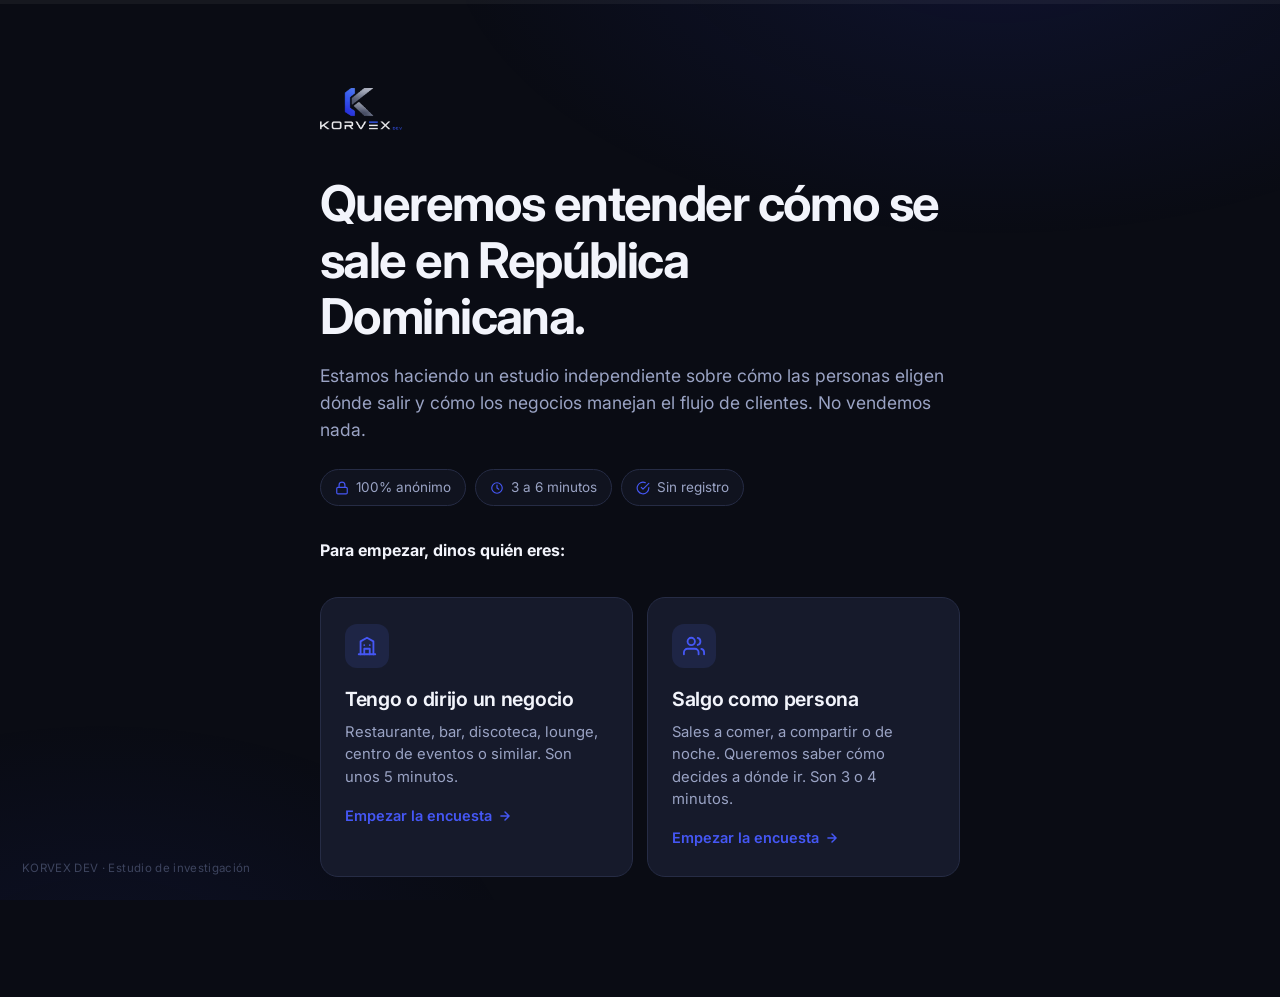
==== index.html @ 436bd138 "Encuestas de validación: negocios y personas Sitio estático estilo Typeform para survey.korvexdev.cc" ====
<!DOCTYPE html>
<html lang="es">
<head>
<meta charset="utf-8">
<meta name="viewport" content="width=device-width, initial-scale=1, viewport-fit=cover">
<title>Estudio sobre salidas y vida social en RD</title>
<meta name="description" content="Un estudio corto y anónimo sobre cómo se decide dónde salir en República Dominicana.">
<meta name="robots" content="noindex, nofollow">
<meta name="theme-color" content="#0a0c14">
<meta property="og:title" content="Estudio sobre salidas y vida social en RD">
<meta property="og:description" content="Anónimo y toma pocos minutos. Tu respuesta ayuda mucho.">
<meta property="og:type" content="website">
<link rel="icon" href="assets/logo.png">
<link rel="preconnect" href="https://fonts.googleapis.com">
<link rel="preconnect" href="https://fonts.gstatic.com" crossorigin>
<link href="https://fonts.googleapis.com/css2?family=Inter:wght@400;500;600;700&display=swap" rel="stylesheet">
<link rel="stylesheet" href="assets/styles.css">
</head>
<body>

<div class="progress-track"><div class="progress-fill" id="progressFill" style="width:0%"></div></div>

<div class="stage">
  <div class="slide intro">
    <img class="brand" src="assets/logo.png" alt="Korvex Dev">

    <h1>Queremos entender cómo se sale en República Dominicana.</h1>
    <p>Estamos haciendo un estudio independiente sobre cómo las personas eligen dónde salir y cómo los negocios manejan el flujo de clientes. No vendemos nada.</p>

    <div class="badges">
      <span class="badge">
        <svg viewBox="0 0 24 24" fill="none" stroke="currentColor" stroke-width="2" stroke-linecap="round" stroke-linejoin="round"><rect x="3" y="11" width="18" height="11" rx="2"/><path d="M7 11V7a5 5 0 0110 0v4"/></svg>
        100% anónimo
      </span>
      <span class="badge">
        <svg viewBox="0 0 24 24" fill="none" stroke="currentColor" stroke-width="2" stroke-linecap="round" stroke-linejoin="round"><circle cx="12" cy="12" r="9"/><path d="M12 7v5l3 2"/></svg>
        3 a 6 minutos
      </span>
      <span class="badge">
        <svg viewBox="0 0 24 24" fill="none" stroke="currentColor" stroke-width="2" stroke-linecap="round" stroke-linejoin="round"><path d="M22 11.08V12a10 10 0 11-5.93-9.14"/><path d="M22 4L12 14.01l-3-3"/></svg>
        Sin registro
      </span>
    </div>

    <p style="font-size:16px;color:var(--text)"><strong>Para empezar, dinos quién eres:</strong></p>

    <div class="picker">
      <a class="pick" id="linkNegocios" href="negocios/">
        <div class="ico">
          <svg viewBox="0 0 24 24" fill="none" stroke="currentColor" stroke-width="2" stroke-linecap="round" stroke-linejoin="round"><path d="M3 21h18"/><path d="M5 21V7l7-4 7 4v14"/><path d="M9 21v-6h6v6"/><path d="M9 11h.01M15 11h.01"/></svg>
        </div>
        <h3>Tengo o dirijo un negocio</h3>
        <p>Restaurante, bar, discoteca, lounge, centro de eventos o similar. Son unos 5 minutos.</p>
        <span class="go">Empezar la encuesta
          <svg viewBox="0 0 24 24" fill="none" stroke="currentColor" stroke-width="2.5" stroke-linecap="round" stroke-linejoin="round"><path d="M5 12h14M12 5l7 7-7 7"/></svg>
        </span>
      </a>

      <a class="pick" id="linkPersonas" href="personas/">
        <div class="ico">
          <svg viewBox="0 0 24 24" fill="none" stroke="currentColor" stroke-width="2" stroke-linecap="round" stroke-linejoin="round"><path d="M17 21v-2a4 4 0 00-4-4H5a4 4 0 00-4 4v2"/><circle cx="9" cy="7" r="4"/><path d="M23 21v-2a4 4 0 00-3-3.87"/><path d="M16 3.13a4 4 0 010 7.75"/></svg>
        </div>
        <h3>Salgo como persona</h3>
        <p>Sales a comer, a compartir o de noche. Queremos saber cómo decides a dónde ir. Son 3 o 4 minutos.</p>
        <span class="go">Empezar la encuesta
          <svg viewBox="0 0 24 24" fill="none" stroke="currentColor" stroke-width="2.5" stroke-linecap="round" stroke-linejoin="round"><path d="M5 12h14M12 5l7 7-7 7"/></svg>
        </span>
      </a>
    </div>
  </div>
</div>

<div class="foot">KORVEX DEV · Estudio de investigación</div>

<script>
  // Conserva el parámetro de seguimiento (?src=...) al pasar a cada encuesta,
  // para poder comparar qué canal de difusión funciona mejor.
  (function () {
    var qs = window.location.search;
    if (!qs) return;
    ['linkNegocios', 'linkPersonas'].forEach(function (id) {
      var el = document.getElementById(id);
      if (el) el.href += qs;
    });
  })();
</script>

</body>
</html>
---- assets/styles.css ----
/* KORVEX SURVEY — hoja de estilos
   Tema oscuro. Diseñado para lectura en móvil primero. */

:root {
  --bg: #0a0c14;
  --bg-soft: #10131f;
  --card: #161a2b;
  --card-hover: #1d2238;
  --border: #262c45;
  --border-strong: #39406399;
  --blue: #2f43ea;
  --blue-soft: #4557f5;
  --blue-glow: #2f43ea33;
  --text: #f2f4fb;
  --text-dim: #9aa3c4;
  --text-faint: #626b8c;
  --danger: #f2555a;
  --ok: #33d69f;
  --radius: 14px;
  --font: 'Inter', -apple-system, BlinkMacSystemFont, 'Segoe UI', Roboto, sans-serif;
  --ease: cubic-bezier(0.22, 1, 0.36, 1);
}

* { box-sizing: border-box; margin: 0; padding: 0; -webkit-tap-highlight-color: transparent; }

html, body {
  height: 100%;
  background: var(--bg);
  color: var(--text);
  font-family: var(--font);
  font-size: 17px;
  line-height: 1.55;
  -webkit-font-smoothing: antialiased;
  overscroll-behavior: none;
}

body::before {
  content: '';
  position: fixed;
  inset: 0;
  background:
    radial-gradient(900px 500px at 78% -8%, #2f43ea1f, transparent 62%),
    radial-gradient(700px 420px at 8% 108%, #2f43ea14, transparent 60%);
  pointer-events: none;
  z-index: 0;
}

/* ---------- barra de progreso ---------- */
.progress-track {
  position: fixed;
  top: 0; left: 0; right: 0;
  height: 4px;
  background: #ffffff0d;
  z-index: 50;
}
.progress-fill {
  height: 100%;
  width: 0%;
  background: linear-gradient(90deg, var(--blue), #6d7bff);
  border-radius: 0 3px 3px 0;
  transition: width .5s var(--ease);
  box-shadow: 0 0 14px var(--blue-glow);
}

/* ---------- cabecera ---------- */
.topbar {
  position: fixed;
  top: 0; left: 0; right: 0;
  display: flex;
  align-items: center;
  justify-content: space-between;
  padding: 18px 22px;
  z-index: 40;
  pointer-events: none;
}
.topbar img { height: 26px; opacity: .82; }
.counter {
  font-size: 13px;
  color: var(--text-faint);
  font-variant-numeric: tabular-nums;
  letter-spacing: .04em;
}

/* ---------- lienzo de preguntas ---------- */
.stage {
  position: relative;
  z-index: 1;
  min-height: 100dvh;
  display: flex;
  align-items: center;
  justify-content: center;
  padding: 88px 22px 120px;
}
.slide {
  width: 100%;
  max-width: 680px;
  animation: slideIn .48s var(--ease) both;
}
.slide.leaving { animation: slideOut .26s var(--ease) both; }
.slide.back { animation: slideInBack .48s var(--ease) both; }

@keyframes slideIn  { from { opacity: 0; transform: translateY(26px); } to { opacity: 1; transform: none; } }
@keyframes slideInBack { from { opacity: 0; transform: translateY(-26px); } to { opacity: 1; transform: none; } }
@keyframes slideOut { from { opacity: 1; } to { opacity: 0; transform: translateY(-14px); } }

.qnum {
  display: inline-flex;
  align-items: center;
  gap: 7px;
  color: var(--blue-soft);
  font-size: 14px;
  font-weight: 600;
  margin-bottom: 12px;
  letter-spacing: .02em;
}
.qnum svg { width: 11px; height: 11px; }

.qtitle {
  font-size: clamp(1.35rem, 4.2vw, 1.95rem);
  font-weight: 620;
  line-height: 1.28;
  letter-spacing: -0.018em;
  margin-bottom: 10px;
}
.qhelp {
  color: var(--text-dim);
  font-size: 15px;
  margin-bottom: 4px;
}
.qmeta {
  display: inline-block;
  margin-top: 10px;
  font-size: 12.5px;
  color: var(--text-faint);
  border: 1px solid var(--border);
  border-radius: 999px;
  padding: 3px 11px;
}

/* ---------- opciones ---------- */
.options { margin-top: 26px; display: flex; flex-direction: column; gap: 9px; }

.opt {
  display: flex;
  align-items: center;
  gap: 13px;
  width: 100%;
  text-align: left;
  background: var(--card);
  border: 1.5px solid var(--border);
  border-radius: var(--radius);
  padding: 14px 16px;
  color: var(--text);
  font-family: var(--font);
  font-size: 16px;
  cursor: pointer;
  transition: background .16s, border-color .16s, transform .12s var(--ease);
}
.opt:hover { background: var(--card-hover); border-color: var(--border-strong); }
.opt:active { transform: scale(.988); }
.opt.selected {
  background: #1b2246;
  border-color: var(--blue);
  box-shadow: 0 0 0 3px var(--blue-glow);
}
.opt.disabled { opacity: .38; cursor: not-allowed; }

.key {
  flex: 0 0 auto;
  width: 26px; height: 26px;
  display: grid; place-items: center;
  border: 1.5px solid var(--border-strong);
  border-radius: 6px;
  font-size: 12px;
  font-weight: 700;
  color: var(--text-dim);
  transition: all .16s;
}
.opt.selected .key { background: var(--blue); border-color: var(--blue); color: #fff; }
.opt-label { flex: 1; }
.tick { width: 17px; height: 17px; opacity: 0; transition: opacity .16s; color: var(--blue-soft); flex: 0 0 auto; }
.opt.selected .tick { opacity: 1; }

/* ---------- campos de texto ---------- */
.field, .textarea, .other-input {
  width: 100%;
  background: transparent;
  border: none;
  border-bottom: 2px solid var(--border-strong);
  color: var(--text);
  font-family: var(--font);
  font-size: 19px;
  padding: 12px 2px;
  outline: none;
  transition: border-color .2s;
}
.field::placeholder, .textarea::placeholder { color: #4d5573; }
.field:focus, .textarea:focus, .other-input:focus { border-color: var(--blue); }

.textarea {
  border: 1.5px solid var(--border);
  border-radius: var(--radius);
  background: var(--card);
  padding: 15px 16px;
  font-size: 16.5px;
  min-height: 132px;
  resize: vertical;
  line-height: 1.6;
}
.textarea:focus { border-color: var(--blue); box-shadow: 0 0 0 3px var(--blue-glow); }

.other-input {
  font-size: 15px;
  padding: 7px 2px;
  margin: 4px 0 2px 39px;
  width: calc(100% - 39px);
  border-bottom-width: 1.5px;
}

.contact-grid { margin-top: 26px; display: flex; flex-direction: column; gap: 18px; }
.contact-grid label { display: block; font-size: 13.5px; color: var(--text-dim); margin-bottom: 2px; }

/* ---------- acciones ---------- */
.actions {
  margin-top: 30px;
  display: flex;
  align-items: center;
  gap: 13px;
  flex-wrap: wrap;
}
.btn {
  display: inline-flex;
  align-items: center;
  gap: 9px;
  background: var(--blue);
  color: #fff;
  border: none;
  border-radius: 11px;
  padding: 13px 26px;
  font-family: var(--font);
  font-size: 16px;
  font-weight: 600;
  cursor: pointer;
  transition: background .16s, transform .12s var(--ease), box-shadow .2s;
  box-shadow: 0 6px 20px #2f43ea3d;
}
.btn:hover { background: var(--blue-soft); box-shadow: 0 8px 26px #2f43ea52; }
.btn:active { transform: scale(.97); }
.btn:disabled { background: #2a3050; box-shadow: none; cursor: not-allowed; color: var(--text-faint); }
.btn.ghost { background: transparent; border: 1.5px solid var(--border-strong); color: var(--text-dim); box-shadow: none; }
.btn.ghost:hover { background: var(--card); color: var(--text); }

.hint { font-size: 13px; color: var(--text-faint); }
.hint kbd {
  background: var(--card);
  border: 1px solid var(--border-strong);
  border-bottom-width: 2px;
  border-radius: 5px;
  padding: 1.5px 6px;
  font-family: inherit;
  font-size: 11.5px;
  color: var(--text-dim);
}
.err { color: var(--danger); font-size: 14px; margin-top: 14px; min-height: 20px; }

/* ---------- navegación inferior ---------- */
.navpad {
  position: fixed;
  right: 22px; bottom: 22px;
  display: flex;
  gap: 7px;
  z-index: 40;
}
.navbtn {
  width: 38px; height: 34px;
  display: grid; place-items: center;
  background: var(--card);
  border: 1.5px solid var(--border);
  color: var(--text-dim);
  border-radius: 8px;
  cursor: pointer;
  transition: all .16s;
}
.navbtn:hover:not(:disabled) { background: var(--blue); border-color: var(--blue); color: #fff; }
.navbtn:disabled { opacity: .3; cursor: not-allowed; }
.navbtn svg { width: 15px; height: 15px; }

/* ---------- portada e intro ---------- */
.intro { text-align: left; max-width: 640px; }
.intro .brand { height: 46px; margin-bottom: 34px; opacity: .95; }
.intro h1 {
  font-size: clamp(1.9rem, 6.2vw, 2.9rem);
  font-weight: 680;
  letter-spacing: -0.032em;
  line-height: 1.14;
  margin-bottom: 18px;
}
.intro p { color: var(--text-dim); font-size: 17.5px; margin-bottom: 12px; }
.badges { display: flex; gap: 9px; flex-wrap: wrap; margin: 26px 0 32px; }
.badge {
  display: inline-flex; align-items: center; gap: 7px;
  border: 1px solid var(--border);
  background: var(--bg-soft);
  border-radius: 999px;
  padding: 7px 14px;
  font-size: 13.5px;
  color: var(--text-dim);
}
.badge svg { width: 14px; height: 14px; color: var(--blue-soft); }

/* ---------- selector de encuesta (portada) ---------- */
.picker { display: grid; gap: 14px; margin-top: 34px; grid-template-columns: 1fr; }
@media (min-width: 720px) { .picker { grid-template-columns: 1fr 1fr; } }

.pick {
  display: block;
  text-align: left;
  text-decoration: none;
  background: var(--card);
  border: 1.5px solid var(--border);
  border-radius: 18px;
  padding: 26px 24px;
  color: var(--text);
  cursor: pointer;
  transition: all .2s var(--ease);
  font-family: var(--font);
}
.pick:hover {
  background: var(--card-hover);
  border-color: var(--blue);
  transform: translateY(-3px);
  box-shadow: 0 14px 36px #00000059, 0 0 0 3px var(--blue-glow);
}
.pick .ico {
  width: 44px; height: 44px;
  display: grid; place-items: center;
  background: #1e2545;
  border-radius: 12px;
  margin-bottom: 16px;
  color: var(--blue-soft);
}
.pick .ico svg { width: 22px; height: 22px; }
.pick h3 { font-size: 19.5px; font-weight: 640; margin-bottom: 7px; letter-spacing: -0.015em; }
.pick p { color: var(--text-dim); font-size: 14.8px; line-height: 1.5; margin: 0; }
.pick .go {
  display: inline-flex; align-items: center; gap: 6px;
  margin-top: 17px; color: var(--blue-soft);
  font-size: 14.5px; font-weight: 600;
}
.pick .go svg { width: 14px; height: 14px; transition: transform .2s var(--ease); }
.pick:hover .go svg { transform: translateX(4px); }

/* ---------- pantalla final ---------- */
.done { text-align: center; max-width: 520px; }
.done .check {
  width: 70px; height: 70px;
  margin: 0 auto 26px;
  display: grid; place-items: center;
  background: #14301f;
  border: 1.5px solid #1f5c3d;
  border-radius: 50%;
  color: var(--ok);
  animation: pop .5s var(--ease) both;
}
.done .check svg { width: 32px; height: 32px; }
@keyframes pop { from { transform: scale(.5); opacity: 0; } to { transform: scale(1); opacity: 1; } }
.done h2 { font-size: 1.85rem; font-weight: 660; margin-bottom: 14px; letter-spacing: -0.025em; }
.done p { color: var(--text-dim); font-size: 16.5px; }

.spinner {
  width: 19px; height: 19px;
  border: 2.5px solid #ffffff40;
  border-top-color: #fff;
  border-radius: 50%;
  animation: spin .7s linear infinite;
}
@keyframes spin { to { transform: rotate(360deg); } }

/* ---------- pie ---------- */
.foot {
  position: fixed;
  left: 22px; bottom: 22px;
  font-size: 11.5px;
  color: #3d445e;
  z-index: 40;
  letter-spacing: .03em;
}

/* trampa antibots — invisible para humanos */
.hp { position: absolute; left: -9999px; opacity: 0; height: 0; width: 0; pointer-events: none; }

@media (max-width: 640px) {
  body { font-size: 16px; }
  .stage { padding: 76px 18px 104px; }
  .navpad { bottom: 16px; right: 16px; }
  .foot { bottom: 20px; left: 18px; }
  .topbar { padding: 15px 18px; }
  .opt { padding: 13px 14px; font-size: 15.5px; }
  .key { width: 24px; height: 24px; }
}

@media (prefers-reduced-motion: reduce) {
  *, *::before, *::after { animation-duration: .01ms !important; transition-duration: .01ms !important; }
}
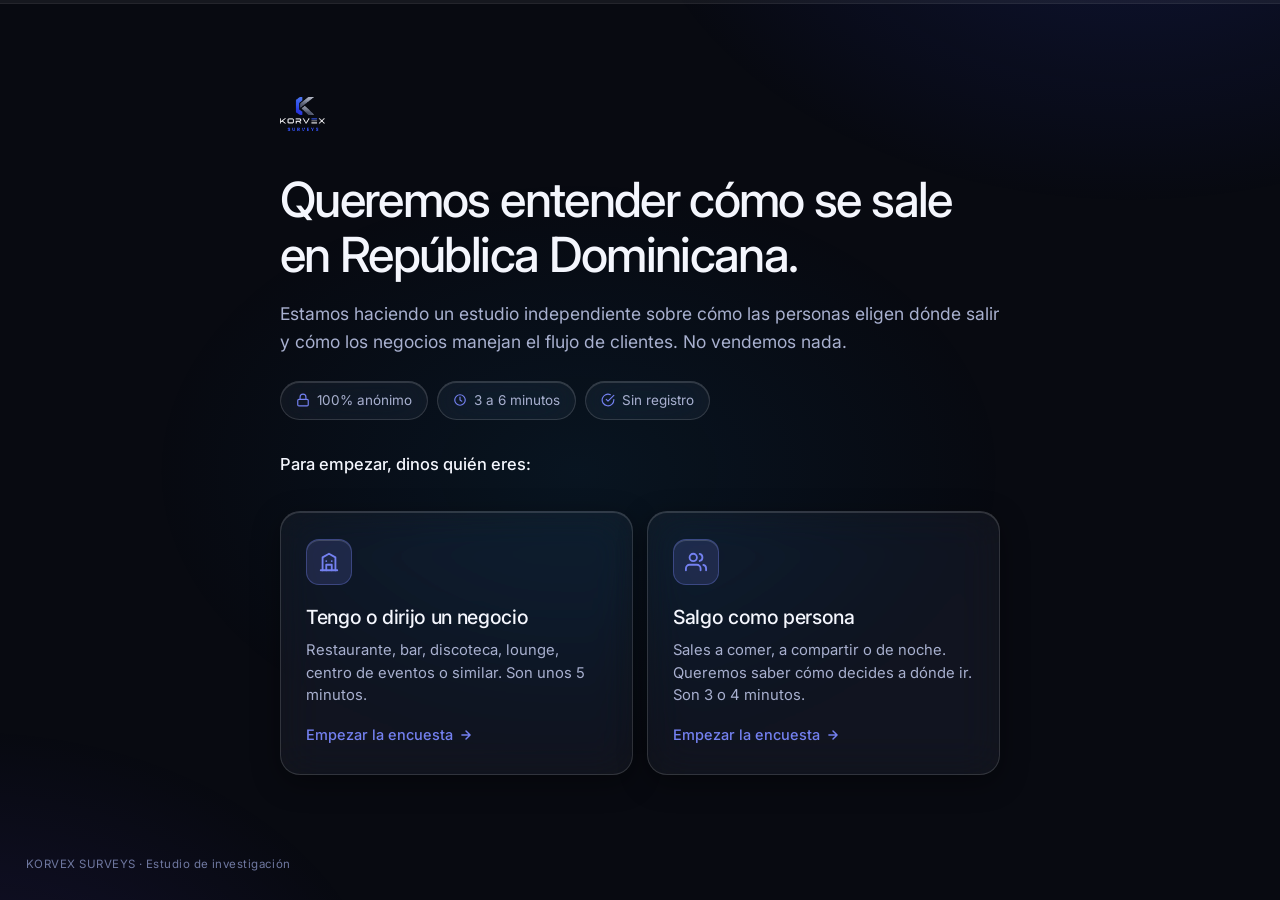
==== commit 10c7320e: "Rediseño con vidrio esmerilado, sobre la base de Stitch Toma de Stitch el espaciado, los radios y el" ====
--- a/index.html
+++ b/index.html
@@ -6,14 +6,14 @@
 <title>Estudio sobre salidas y vida social en RD</title>
 <meta name="description" content="Un estudio corto y anónimo sobre cómo se decide dónde salir en República Dominicana.">
 <meta name="robots" content="noindex, nofollow">
-<meta name="theme-color" content="#0a0c14">
+<meta name="theme-color" content="#080a11">
 <meta property="og:title" content="Estudio sobre salidas y vida social en RD">
 <meta property="og:description" content="Anónimo y toma pocos minutos. Tu respuesta ayuda mucho.">
 <meta property="og:type" content="website">
 <link rel="icon" href="assets/logo.png">
 <link rel="preconnect" href="https://fonts.googleapis.com">
 <link rel="preconnect" href="https://fonts.gstatic.com" crossorigin>
-<link href="https://fonts.googleapis.com/css2?family=Inter:wght@400;500;600;700&display=swap" rel="stylesheet">
+<link href="https://fonts.googleapis.com/css2?family=Inter:wght@400;500&display=swap" rel="stylesheet">
 <link rel="stylesheet" href="assets/styles.css">
 </head>
 <body>
@@ -22,7 +22,7 @@
 
 <div class="stage">
   <div class="slide intro">
-    <img class="brand" src="assets/logo.png" alt="Korvex Dev">
+    <img class="brand" src="assets/logo-full.png" alt="Korvex Surveys">
 
     <h1>Queremos entender cómo se sale en República Dominicana.</h1>
     <p>Estamos haciendo un estudio independiente sobre cómo las personas eligen dónde salir y cómo los negocios manejan el flujo de clientes. No vendemos nada.</p>
@@ -42,7 +42,7 @@
       </span>
     </div>
 
-    <p style="font-size:16px;color:var(--text)"><strong>Para empezar, dinos quién eres:</strong></p>
+    <p style="font-size:16.5px;color:var(--text);font-weight:500">Para empezar, dinos quién eres:</p>
 
     <div class="picker">
       <a class="pick" id="linkNegocios" href="negocios/">
@@ -70,7 +70,7 @@
   </div>
 </div>
 
-<div class="foot">KORVEX DEV · Estudio de investigación</div>
+<div class="foot">KORVEX SURVEYS · Estudio de investigación</div>
 
 <script>
   // Conserva el parámetro de seguimiento (?src=...) al pasar a cada encuesta,
--- a/assets/styles.css
+++ b/assets/styles.css
@@ -1,24 +1,37 @@
-/* KORVEX SURVEY — hoja de estilos
-   Tema oscuro. Diseñado para lectura en móvil primero. */
+/* KORVEX SURVEYS — hoja de estilos
+   Vidrio esmerilado sobre fondo nocturno.
+   Tokens y reglas documentados en DESIGN_SYSTEM.md */
 
 :root {
-  --bg: #0a0c14;
-  --bg-soft: #10131f;
-  --card: #161a2b;
-  --card-hover: #1d2238;
-  --border: #262c45;
-  --border-strong: #39406399;
-  --blue: #2f43ea;
-  --blue-soft: #4557f5;
-  --blue-glow: #2f43ea33;
-  --text: #f2f4fb;
-  --text-dim: #9aa3c4;
-  --text-faint: #626b8c;
-  --danger: #f2555a;
-  --ok: #33d69f;
-  --radius: 14px;
+  --bg: #080a11;
+
+  --glass: rgba(255,255,255,.045);
+  --glass-hover: rgba(255,255,255,.075);
+  --glass-sel: rgba(70,92,255,.19);
+  --glass-line: rgba(255,255,255,.14);
+  --glass-line-hi: rgba(255,255,255,.26);
+  --blur: 20px;
+  --sat: 170%;
+  --specular: inset 0 1px 0 rgba(255,255,255,.14);
+  --lift: 0 8px 28px rgba(0,0,0,.38);
+
+  --blue: #2f43ea;          /* relleno */
+  --blue-fill-hi: #4557f5;  /* relleno al pasar el cursor — blanco encima da 5.3:1 */
+  --blue-text: #7481f1;     /* texto e íconos sobre oscuro — 5.2:1 sobre el fondo */
+  --ok: #34d8a4;
+  --danger: #ff6b6f;
+
+  --text: #f4f6fd;
+  --text-2: #a8b0cf;
+  --text-3: #6f78a0;
+
+  --r-sm: 10px;
+  --r: 14px;
+  --r-lg: 20px;
+  --wrap: 720px;
+
   --font: 'Inter', -apple-system, BlinkMacSystemFont, 'Segoe UI', Roboto, sans-serif;
-  --ease: cubic-bezier(0.22, 1, 0.36, 1);
+  --ease: cubic-bezier(.22, 1, .36, 1);
 }
 
 * { box-sizing: border-box; margin: 0; padding: 0; -webkit-tap-highlight-color: transparent; }
@@ -34,15 +47,35 @@
   overscroll-behavior: none;
 }
 
+/* Halos de color. Sin algo que refractar, el vidrio no se percibe. */
 body::before {
   content: '';
   position: fixed;
-  inset: 0;
+  inset: -10%;
   background:
-    radial-gradient(900px 500px at 78% -8%, #2f43ea1f, transparent 62%),
-    radial-gradient(700px 420px at 8% 108%, #2f43ea14, transparent 60%);
+    radial-gradient(48rem 34rem at 82% -6%,  rgba(47,67,234,.18), transparent 62%),
+    radial-gradient(42rem 30rem at 6% 104%,  rgba(109,75,255,.12), transparent 60%),
+    radial-gradient(38rem 26rem at 46% 52%,  rgba(14,126,196,.09), transparent 66%);
   pointer-events: none;
   z-index: 0;
+}
+
+/* ---------- material ---------- */
+
+.glass {
+  background: var(--glass);
+  -webkit-backdrop-filter: blur(var(--blur)) saturate(var(--sat));
+  backdrop-filter: blur(var(--blur)) saturate(var(--sat));
+  border: 1px solid var(--glass-line);
+  box-shadow: var(--specular), var(--lift);
+}
+
+/* Sin soporte de backdrop-filter: relleno opaco equivalente.
+   Nunca se deja texto flotando sobre el fondo. */
+@supports not ((backdrop-filter: blur(1px)) or (-webkit-backdrop-filter: blur(1px))) {
+  .glass, .opt, .textarea, .pick, .badge, .btn.ghost, .navbtn, .qmeta {
+    background: #171b28 !important;
+  }
 }
 
 /* ---------- barra de progreso ---------- */
@@ -50,16 +83,15 @@
   position: fixed;
   top: 0; left: 0; right: 0;
   height: 4px;
-  background: #ffffff0d;
+  background: rgba(255,255,255,.06);
+  border-bottom: 1px solid rgba(255,255,255,.06);
   z-index: 50;
 }
 .progress-fill {
   height: 100%;
   width: 0%;
-  background: linear-gradient(90deg, var(--blue), #6d7bff);
-  border-radius: 0 3px 3px 0;
+  background: linear-gradient(90deg, var(--blue), var(--blue-text));
   transition: width .5s var(--ease);
-  box-shadow: 0 0 14px var(--blue-glow);
 }
 
 /* ---------- cabecera ---------- */
@@ -69,19 +101,20 @@
   display: flex;
   align-items: center;
   justify-content: space-between;
-  padding: 18px 22px;
+  padding: 18px 26px;
   z-index: 40;
   pointer-events: none;
 }
-.topbar img { height: 26px; opacity: .82; }
+.topbar img { height: 20px; opacity: .78; }
 .counter {
-  font-size: 13px;
-  color: var(--text-faint);
+  font-size: 12px;
+  font-weight: 500;
+  color: var(--text-3);
   font-variant-numeric: tabular-nums;
-  letter-spacing: .04em;
-}
-
-/* ---------- lienzo de preguntas ---------- */
+  letter-spacing: .08em;
+}
+
+/* ---------- lienzo ---------- */
 .stage {
   position: relative;
   z-index: 1;
@@ -89,104 +122,116 @@
   display: flex;
   align-items: center;
   justify-content: center;
-  padding: 88px 22px 120px;
+  padding: 92px 26px 120px;
 }
 .slide {
   width: 100%;
-  max-width: 680px;
-  animation: slideIn .48s var(--ease) both;
+  max-width: var(--wrap);
+  animation: slideIn .5s var(--ease) both;
 }
 .slide.leaving { animation: slideOut .26s var(--ease) both; }
-.slide.back { animation: slideInBack .48s var(--ease) both; }
-
-@keyframes slideIn  { from { opacity: 0; transform: translateY(26px); } to { opacity: 1; transform: none; } }
-@keyframes slideInBack { from { opacity: 0; transform: translateY(-26px); } to { opacity: 1; transform: none; } }
-@keyframes slideOut { from { opacity: 1; } to { opacity: 0; transform: translateY(-14px); } }
+.slide.back { animation: slideInBack .5s var(--ease) both; }
+
+@keyframes slideIn     { from { opacity:0; transform: translateY(24px) scale(.985); } to { opacity:1; transform:none; } }
+@keyframes slideInBack { from { opacity:0; transform: translateY(-24px) scale(.985); } to { opacity:1; transform:none; } }
+@keyframes slideOut    { from { opacity:1; } to { opacity:0; transform: translateY(-12px); } }
 
 .qnum {
   display: inline-flex;
   align-items: center;
   gap: 7px;
-  color: var(--blue-soft);
-  font-size: 14px;
-  font-weight: 600;
-  margin-bottom: 12px;
-  letter-spacing: .02em;
+  color: var(--blue-text);
+  font-size: 13px;
+  font-weight: 500;
+  margin-bottom: 13px;
+  letter-spacing: .04em;
 }
 .qnum svg { width: 11px; height: 11px; }
 
 .qtitle {
-  font-size: clamp(1.35rem, 4.2vw, 1.95rem);
-  font-weight: 620;
-  line-height: 1.28;
-  letter-spacing: -0.018em;
+  font-size: clamp(1.4rem, 4.3vw, 2rem);
+  font-weight: 500;
+  line-height: 1.26;
+  letter-spacing: -.022em;
   margin-bottom: 10px;
 }
-.qhelp {
-  color: var(--text-dim);
-  font-size: 15px;
-  margin-bottom: 4px;
-}
+.qhelp { color: var(--text-2); font-size: 15px; }
+
 .qmeta {
   display: inline-block;
-  margin-top: 10px;
+  margin-top: 12px;
   font-size: 12.5px;
-  color: var(--text-faint);
-  border: 1px solid var(--border);
+  color: var(--text-2);
+  background: var(--glass);
+  -webkit-backdrop-filter: blur(var(--blur)) saturate(var(--sat));
+  backdrop-filter: blur(var(--blur)) saturate(var(--sat));
+  border: 1px solid var(--glass-line);
   border-radius: 999px;
-  padding: 3px 11px;
+  padding: 4px 13px;
+  box-shadow: var(--specular);
 }
 
 /* ---------- opciones ---------- */
-.options { margin-top: 26px; display: flex; flex-direction: column; gap: 9px; }
+.options { margin-top: 26px; display: flex; flex-direction: column; gap: 10px; }
 
 .opt {
   display: flex;
   align-items: center;
   gap: 13px;
   width: 100%;
+  min-height: 48px;
   text-align: left;
-  background: var(--card);
-  border: 1.5px solid var(--border);
-  border-radius: var(--radius);
-  padding: 14px 16px;
+  background: var(--glass);
+  -webkit-backdrop-filter: blur(var(--blur)) saturate(var(--sat));
+  backdrop-filter: blur(var(--blur)) saturate(var(--sat));
+  border: 1px solid var(--glass-line);
+  border-radius: var(--r);
+  box-shadow: var(--specular), var(--lift);
+  padding: 15px 17px;
   color: var(--text);
   font-family: var(--font);
   font-size: 16px;
   cursor: pointer;
-  transition: background .16s, border-color .16s, transform .12s var(--ease);
-}
-.opt:hover { background: var(--card-hover); border-color: var(--border-strong); }
-.opt:active { transform: scale(.988); }
+  transition: background .2s, border-color .2s, transform .14s var(--ease), box-shadow .2s;
+}
+.opt:hover { background: var(--glass-hover); border-color: var(--glass-line-hi); }
+.opt:active { transform: scale(.99); }
+.opt:focus-visible { outline: 2px solid var(--blue-text); outline-offset: 2px; }
+
 .opt.selected {
-  background: #1b2246;
+  background: var(--glass-sel);
   border-color: var(--blue);
-  box-shadow: 0 0 0 3px var(--blue-glow);
-}
-.opt.disabled { opacity: .38; cursor: not-allowed; }
+  box-shadow: var(--specular), var(--lift), 0 0 0 1px rgba(116,129,241,.5);
+}
+.opt.disabled { opacity: .38; cursor: not-allowed; box-shadow: var(--specular); }
 
 .key {
   flex: 0 0 auto;
-  width: 26px; height: 26px;
+  width: 27px; height: 27px;
   display: grid; place-items: center;
-  border: 1.5px solid var(--border-strong);
-  border-radius: 6px;
+  border: 1px solid var(--glass-line-hi);
+  border-radius: 7px;
   font-size: 12px;
-  font-weight: 700;
-  color: var(--text-dim);
-  transition: all .16s;
-}
-.opt.selected .key { background: var(--blue); border-color: var(--blue); color: #fff; }
+  font-weight: 500;
+  color: var(--text-2);
+  transition: all .2s;
+}
+.opt.selected .key {
+  background: var(--blue);
+  border-color: var(--blue-fill-hi);
+  color: #fff;
+  box-shadow: inset 0 1px 0 rgba(255,255,255,.28);
+}
 .opt-label { flex: 1; }
-.tick { width: 17px; height: 17px; opacity: 0; transition: opacity .16s; color: var(--blue-soft); flex: 0 0 auto; }
+.tick { width: 17px; height: 17px; opacity: 0; transition: opacity .2s; color: var(--blue-text); flex: 0 0 auto; }
 .opt.selected .tick { opacity: 1; }
 
-/* ---------- campos de texto ---------- */
-.field, .textarea, .other-input {
+/* ---------- campos ---------- */
+.field, .other-input {
   width: 100%;
   background: transparent;
   border: none;
-  border-bottom: 2px solid var(--border-strong);
+  border-bottom: 1px solid var(--glass-line-hi);
   color: var(--text);
   font-family: var(--font);
   font-size: 19px;
@@ -194,121 +239,134 @@
   outline: none;
   transition: border-color .2s;
 }
-.field::placeholder, .textarea::placeholder { color: #4d5573; }
-.field:focus, .textarea:focus, .other-input:focus { border-color: var(--blue); }
+.field::placeholder, .textarea::placeholder { color: var(--text-3); }
+.field:focus, .other-input:focus { border-bottom-color: var(--blue-text); }
 
 .textarea {
-  border: 1.5px solid var(--border);
-  border-radius: var(--radius);
-  background: var(--card);
-  padding: 15px 16px;
+  width: 100%;
+  background: var(--glass);
+  -webkit-backdrop-filter: blur(var(--blur)) saturate(var(--sat));
+  backdrop-filter: blur(var(--blur)) saturate(var(--sat));
+  border: 1px solid var(--glass-line);
+  border-radius: var(--r);
+  box-shadow: var(--specular), var(--lift);
+  color: var(--text);
+  font-family: var(--font);
   font-size: 16.5px;
-  min-height: 132px;
+  line-height: 1.6;
+  padding: 16px 17px;
+  min-height: 136px;
   resize: vertical;
-  line-height: 1.6;
-}
-.textarea:focus { border-color: var(--blue); box-shadow: 0 0 0 3px var(--blue-glow); }
+  outline: none;
+  transition: border-color .2s, background .2s;
+}
+.textarea:focus { border-color: var(--blue); background: var(--glass-hover); }
 
 .other-input {
   font-size: 15px;
-  padding: 7px 2px;
-  margin: 4px 0 2px 39px;
-  width: calc(100% - 39px);
-  border-bottom-width: 1.5px;
-}
-
-.contact-grid { margin-top: 26px; display: flex; flex-direction: column; gap: 18px; }
-.contact-grid label { display: block; font-size: 13.5px; color: var(--text-dim); margin-bottom: 2px; }
+  padding: 8px 2px;
+  margin: 5px 0 2px 40px;
+  width: calc(100% - 40px);
+}
+
+.contact-grid { margin-top: 26px; display: flex; flex-direction: column; gap: 19px; }
+.contact-grid label { display: block; font-size: 13px; color: var(--text-2); margin-bottom: 2px; letter-spacing: .01em; }
 
 /* ---------- acciones ---------- */
-.actions {
-  margin-top: 30px;
-  display: flex;
-  align-items: center;
-  gap: 13px;
-  flex-wrap: wrap;
-}
+.actions { margin-top: 30px; display: flex; align-items: center; gap: 12px; flex-wrap: wrap; }
+
 .btn {
   display: inline-flex;
   align-items: center;
   gap: 9px;
+  min-height: 46px;
   background: var(--blue);
   color: #fff;
-  border: none;
-  border-radius: 11px;
-  padding: 13px 26px;
+  border: 1px solid var(--blue-fill-hi);
+  border-radius: 12px;
+  padding: 12px 26px;
   font-family: var(--font);
   font-size: 16px;
-  font-weight: 600;
+  font-weight: 500;
   cursor: pointer;
-  transition: background .16s, transform .12s var(--ease), box-shadow .2s;
-  box-shadow: 0 6px 20px #2f43ea3d;
-}
-.btn:hover { background: var(--blue-soft); box-shadow: 0 8px 26px #2f43ea52; }
-.btn:active { transform: scale(.97); }
-.btn:disabled { background: #2a3050; box-shadow: none; cursor: not-allowed; color: var(--text-faint); }
-.btn.ghost { background: transparent; border: 1.5px solid var(--border-strong); color: var(--text-dim); box-shadow: none; }
-.btn.ghost:hover { background: var(--card); color: var(--text); }
-
-.hint { font-size: 13px; color: var(--text-faint); }
+  transition: background .18s, transform .14s var(--ease), box-shadow .2s;
+  box-shadow: inset 0 1px 0 rgba(255,255,255,.22), 0 6px 20px rgba(47,67,234,.32);
+}
+.btn:hover { background: var(--blue-fill-hi); box-shadow: inset 0 1px 0 rgba(255,255,255,.28), 0 8px 26px rgba(47,67,234,.44); }
+.btn:active { transform: scale(.975); }
+.btn:focus-visible { outline: 2px solid #fff; outline-offset: 2px; }
+.btn:disabled { background: rgba(255,255,255,.07); border-color: var(--glass-line); color: var(--text-3); box-shadow: none; cursor: not-allowed; }
+
+.btn.ghost {
+  background: var(--glass);
+  -webkit-backdrop-filter: blur(var(--blur)) saturate(var(--sat));
+  backdrop-filter: blur(var(--blur)) saturate(var(--sat));
+  border-color: var(--glass-line-hi);
+  color: var(--text-2);
+  box-shadow: var(--specular);
+}
+.btn.ghost:hover { background: var(--glass-hover); color: var(--text); box-shadow: var(--specular); }
+
+.hint { font-size: 13px; color: var(--text-3); }
 .hint kbd {
-  background: var(--card);
-  border: 1px solid var(--border-strong);
-  border-bottom-width: 2px;
-  border-radius: 5px;
-  padding: 1.5px 6px;
+  background: var(--glass);
+  border: 1px solid var(--glass-line-hi);
+  border-radius: 6px;
+  padding: 2px 7px;
   font-family: inherit;
   font-size: 11.5px;
-  color: var(--text-dim);
+  color: var(--text-2);
 }
 .err { color: var(--danger); font-size: 14px; margin-top: 14px; min-height: 20px; }
 
-/* ---------- navegación inferior ---------- */
-.navpad {
-  position: fixed;
-  right: 22px; bottom: 22px;
-  display: flex;
-  gap: 7px;
-  z-index: 40;
-}
+/* ---------- navegación ---------- */
+.navpad { position: fixed; right: 26px; bottom: 26px; display: flex; gap: 7px; z-index: 40; }
 .navbtn {
-  width: 38px; height: 34px;
+  width: 40px; height: 36px;
   display: grid; place-items: center;
-  background: var(--card);
-  border: 1.5px solid var(--border);
-  color: var(--text-dim);
-  border-radius: 8px;
+  background: var(--glass);
+  -webkit-backdrop-filter: blur(var(--blur)) saturate(var(--sat));
+  backdrop-filter: blur(var(--blur)) saturate(var(--sat));
+  border: 1px solid var(--glass-line);
+  box-shadow: var(--specular);
+  color: var(--text-2);
+  border-radius: var(--r-sm);
   cursor: pointer;
-  transition: all .16s;
-}
-.navbtn:hover:not(:disabled) { background: var(--blue); border-color: var(--blue); color: #fff; }
+  transition: all .18s;
+}
+.navbtn:hover:not(:disabled) { background: var(--blue); border-color: var(--blue-fill-hi); color: #fff; }
+.navbtn:focus-visible { outline: 2px solid var(--blue-text); outline-offset: 2px; }
 .navbtn:disabled { opacity: .3; cursor: not-allowed; }
 .navbtn svg { width: 15px; height: 15px; }
 
-/* ---------- portada e intro ---------- */
-.intro { text-align: left; max-width: 640px; }
-.intro .brand { height: 46px; margin-bottom: 34px; opacity: .95; }
+/* ---------- portada ---------- */
+.intro { max-width: var(--wrap); }
+.intro .brand { height: 34px; margin-bottom: 34px; opacity: .95; }
 .intro h1 {
-  font-size: clamp(1.9rem, 6.2vw, 2.9rem);
-  font-weight: 680;
-  letter-spacing: -0.032em;
+  font-size: clamp(1.9rem, 6vw, 2.85rem);
+  font-weight: 500;
+  letter-spacing: -.034em;
   line-height: 1.14;
   margin-bottom: 18px;
 }
-.intro p { color: var(--text-dim); font-size: 17.5px; margin-bottom: 12px; }
+.intro p { color: var(--text-2); font-size: 17.5px; margin-bottom: 12px; }
+
 .badges { display: flex; gap: 9px; flex-wrap: wrap; margin: 26px 0 32px; }
 .badge {
   display: inline-flex; align-items: center; gap: 7px;
-  border: 1px solid var(--border);
-  background: var(--bg-soft);
+  background: var(--glass);
+  -webkit-backdrop-filter: blur(var(--blur)) saturate(var(--sat));
+  backdrop-filter: blur(var(--blur)) saturate(var(--sat));
+  border: 1px solid var(--glass-line);
+  box-shadow: var(--specular);
   border-radius: 999px;
-  padding: 7px 14px;
+  padding: 8px 15px;
   font-size: 13.5px;
-  color: var(--text-dim);
-}
-.badge svg { width: 14px; height: 14px; color: var(--blue-soft); }
-
-/* ---------- selector de encuesta (portada) ---------- */
+  color: var(--text-2);
+}
+.badge svg { width: 14px; height: 14px; color: var(--blue-text); }
+
+/* ---------- selector ---------- */
 .picker { display: grid; gap: 14px; margin-top: 34px; grid-template-columns: 1fr; }
 @media (min-width: 720px) { .picker { grid-template-columns: 1fr 1fr; } }
 
@@ -316,87 +374,97 @@
   display: block;
   text-align: left;
   text-decoration: none;
-  background: var(--card);
-  border: 1.5px solid var(--border);
-  border-radius: 18px;
-  padding: 26px 24px;
+  background: var(--glass);
+  -webkit-backdrop-filter: blur(var(--blur)) saturate(var(--sat));
+  backdrop-filter: blur(var(--blur)) saturate(var(--sat));
+  border: 1px solid var(--glass-line);
+  box-shadow: var(--specular), var(--lift);
+  border-radius: var(--r-lg);
+  padding: 27px 25px;
   color: var(--text);
   cursor: pointer;
-  transition: all .2s var(--ease);
+  transition: all .26s var(--ease);
   font-family: var(--font);
 }
 .pick:hover {
-  background: var(--card-hover);
-  border-color: var(--blue);
+  background: var(--glass-hover);
+  border-color: rgba(116,129,241,.6);
   transform: translateY(-3px);
-  box-shadow: 0 14px 36px #00000059, 0 0 0 3px var(--blue-glow);
-}
+  box-shadow: var(--specular), 0 16px 40px rgba(0,0,0,.46), 0 0 0 1px rgba(116,129,241,.3);
+}
+.pick:focus-visible { outline: 2px solid var(--blue-text); outline-offset: 3px; }
 .pick .ico {
-  width: 44px; height: 44px;
+  width: 46px; height: 46px;
   display: grid; place-items: center;
-  background: #1e2545;
-  border-radius: 12px;
-  margin-bottom: 16px;
-  color: var(--blue-soft);
+  background: rgba(116,129,241,.16);
+  border: 1px solid rgba(116,129,241,.34);
+  box-shadow: inset 0 1px 0 rgba(255,255,255,.16);
+  border-radius: 13px;
+  margin-bottom: 17px;
+  color: var(--blue-text);
 }
 .pick .ico svg { width: 22px; height: 22px; }
-.pick h3 { font-size: 19.5px; font-weight: 640; margin-bottom: 7px; letter-spacing: -0.015em; }
-.pick p { color: var(--text-dim); font-size: 14.8px; line-height: 1.5; margin: 0; }
-.pick .go {
-  display: inline-flex; align-items: center; gap: 6px;
-  margin-top: 17px; color: var(--blue-soft);
-  font-size: 14.5px; font-weight: 600;
-}
-.pick .go svg { width: 14px; height: 14px; transition: transform .2s var(--ease); }
+.pick h3 { font-size: 19.5px; font-weight: 500; margin-bottom: 7px; letter-spacing: -.018em; }
+.pick p { color: var(--text-2); font-size: 14.8px; line-height: 1.5; margin: 0; }
+.pick .go { display: inline-flex; align-items: center; gap: 6px; margin-top: 18px; color: var(--blue-text); font-size: 14.5px; font-weight: 500; }
+.pick .go svg { width: 14px; height: 14px; transition: transform .22s var(--ease); }
 .pick:hover .go svg { transform: translateX(4px); }
 
 /* ---------- pantalla final ---------- */
-.done { text-align: center; max-width: 520px; }
+.done { text-align: center; max-width: 520px; margin: 0 auto; }
 .done .check {
-  width: 70px; height: 70px;
+  width: 74px; height: 74px;
   margin: 0 auto 26px;
   display: grid; place-items: center;
-  background: #14301f;
-  border: 1.5px solid #1f5c3d;
+  background: rgba(52,216,164,.13);
+  -webkit-backdrop-filter: blur(var(--blur)) saturate(var(--sat));
+  backdrop-filter: blur(var(--blur)) saturate(var(--sat));
+  border: 1px solid rgba(52,216,164,.42);
+  box-shadow: inset 0 1px 0 rgba(255,255,255,.2), 0 8px 30px rgba(52,216,164,.14);
   border-radius: 50%;
   color: var(--ok);
-  animation: pop .5s var(--ease) both;
+  animation: pop .55s var(--ease) both;
 }
 .done .check svg { width: 32px; height: 32px; }
-@keyframes pop { from { transform: scale(.5); opacity: 0; } to { transform: scale(1); opacity: 1; } }
-.done h2 { font-size: 1.85rem; font-weight: 660; margin-bottom: 14px; letter-spacing: -0.025em; }
-.done p { color: var(--text-dim); font-size: 16.5px; }
+@keyframes pop { from { transform: scale(.55); opacity: 0; } to { transform: scale(1); opacity: 1; } }
+.done h2 { font-size: 1.9rem; font-weight: 500; margin-bottom: 14px; letter-spacing: -.028em; }
+.done p { color: var(--text-2); font-size: 16.5px; }
 
 .spinner {
   width: 19px; height: 19px;
-  border: 2.5px solid #ffffff40;
+  border: 2.5px solid rgba(255,255,255,.3);
   border-top-color: #fff;
   border-radius: 50%;
   animation: spin .7s linear infinite;
 }
 @keyframes spin { to { transform: rotate(360deg); } }
 
-/* ---------- pie ---------- */
-.foot {
-  position: fixed;
-  left: 22px; bottom: 22px;
-  font-size: 11.5px;
-  color: #3d445e;
-  z-index: 40;
-  letter-spacing: .03em;
-}
-
-/* trampa antibots — invisible para humanos */
+.foot { position: fixed; left: 26px; bottom: 26px; font-size: 11.5px; color: var(--text-3); z-index: 40; letter-spacing: .04em; }
+
 .hp { position: absolute; left: -9999px; opacity: 0; height: 0; width: 0; pointer-events: none; }
 
+/* ---------- móvil ---------- */
 @media (max-width: 640px) {
+  :root { --blur: 16px; }          /* menos trabajo de compositor en gama media */
   body { font-size: 16px; }
-  .stage { padding: 76px 18px 104px; }
+  .stage { padding: 78px 18px 104px; }
   .navpad { bottom: 16px; right: 16px; }
-  .foot { bottom: 20px; left: 18px; }
+  .foot { bottom: 21px; left: 18px; }
   .topbar { padding: 15px 18px; }
-  .opt { padding: 13px 14px; font-size: 15.5px; }
-  .key { width: 24px; height: 24px; }
+  .opt { padding: 14px 15px; font-size: 15.5px; }
+  .pick { padding: 22px 20px; }
+  .intro .brand { height: 28px; margin-bottom: 26px; }
+}
+
+/* Con transparencia reducida, el vidrio se apaga y quedan superficies sólidas. */
+@media (prefers-reduced-transparency: reduce) {
+  .glass, .opt, .textarea, .pick, .badge, .btn.ghost, .navbtn, .qmeta, .hint kbd {
+    background: #171b28 !important;
+    -webkit-backdrop-filter: none !important;
+    backdrop-filter: none !important;
+  }
+  .opt.selected { background: #1e2550 !important; }
+  body::before { display: none; }
 }
 
 @media (prefers-reduced-motion: reduce) {
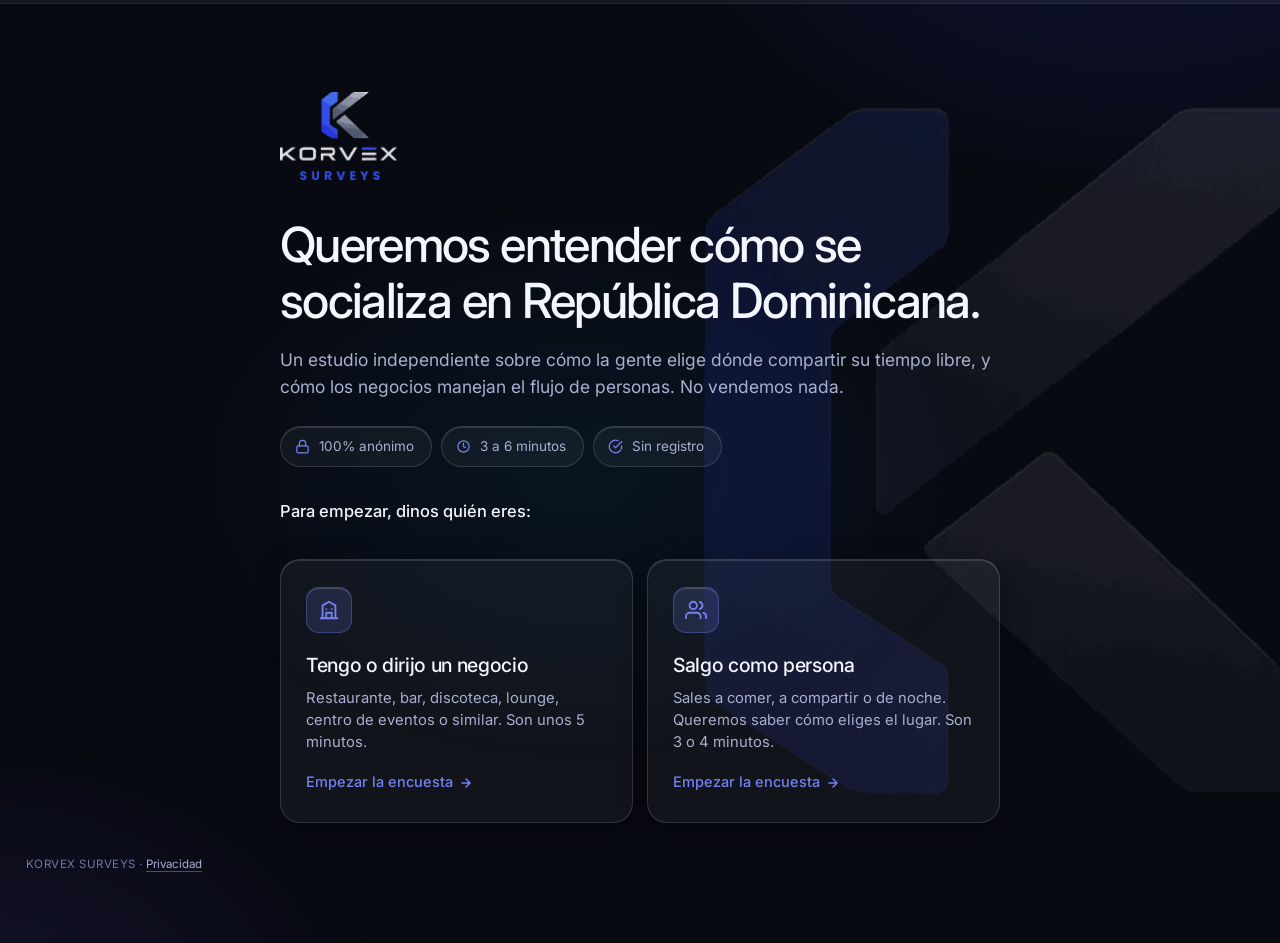
==== commit 82faf2a2: "Encuestas v3.1: lenguaje, marca de agua, privacidad y preguntas nuevas - La portada dice 'cómo se so" ====
--- a/index.html
+++ b/index.html
@@ -3,11 +3,11 @@
 <head>
 <meta charset="utf-8">
 <meta name="viewport" content="width=device-width, initial-scale=1, viewport-fit=cover">
-<title>Estudio sobre salidas y vida social en RD</title>
-<meta name="description" content="Un estudio corto y anónimo sobre cómo se decide dónde salir en República Dominicana.">
+<title>Estudio sobre vida social en República Dominicana</title>
+<meta name="description" content="Un estudio corto y anónimo sobre cómo se socializa en República Dominicana.">
 <meta name="robots" content="noindex, nofollow">
 <meta name="theme-color" content="#080a11">
-<meta property="og:title" content="Estudio sobre salidas y vida social en RD">
+<meta property="og:title" content="Estudio sobre vida social en República Dominicana">
 <meta property="og:description" content="Anónimo y toma pocos minutos. Tu respuesta ayuda mucho.">
 <meta property="og:type" content="website">
 <link rel="icon" href="assets/logo.png">
@@ -24,21 +24,21 @@
   <div class="slide intro">
     <img class="brand" src="assets/logo-full.png" alt="Korvex Surveys">
 
-    <h1>Queremos entender cómo se sale en República Dominicana.</h1>
-    <p>Estamos haciendo un estudio independiente sobre cómo las personas eligen dónde salir y cómo los negocios manejan el flujo de clientes. No vendemos nada.</p>
+    <h1>Queremos entender cómo se socializa en República Dominicana.</h1>
+    <p>Un estudio independiente sobre cómo la gente elige dónde compartir su tiempo libre, y cómo los negocios manejan el flujo de personas. No vendemos nada.</p>
 
     <div class="badges">
       <span class="badge">
-        <svg viewBox="0 0 24 24" fill="none" stroke="currentColor" stroke-width="2" stroke-linecap="round" stroke-linejoin="round"><rect x="3" y="11" width="18" height="11" rx="2"/><path d="M7 11V7a5 5 0 0110 0v4"/></svg>
-        100% anónimo
+        <span class="badge-ico"><svg viewBox="0 0 24 24" fill="none" stroke="currentColor" stroke-width="2" stroke-linecap="round" stroke-linejoin="round"><rect x="3" y="11" width="18" height="11" rx="2"/><path d="M7 11V7a5 5 0 0110 0v4"/></svg></span>
+        <span>100% anónimo</span>
       </span>
       <span class="badge">
-        <svg viewBox="0 0 24 24" fill="none" stroke="currentColor" stroke-width="2" stroke-linecap="round" stroke-linejoin="round"><circle cx="12" cy="12" r="9"/><path d="M12 7v5l3 2"/></svg>
-        3 a 6 minutos
+        <span class="badge-ico"><svg viewBox="0 0 24 24" fill="none" stroke="currentColor" stroke-width="2" stroke-linecap="round" stroke-linejoin="round"><circle cx="12" cy="12" r="9"/><path d="M12 7v5l3 2"/></svg></span>
+        <span>3 a 6 minutos</span>
       </span>
       <span class="badge">
-        <svg viewBox="0 0 24 24" fill="none" stroke="currentColor" stroke-width="2" stroke-linecap="round" stroke-linejoin="round"><path d="M22 11.08V12a10 10 0 11-5.93-9.14"/><path d="M22 4L12 14.01l-3-3"/></svg>
-        Sin registro
+        <span class="badge-ico"><svg viewBox="0 0 24 24" fill="none" stroke="currentColor" stroke-width="2" stroke-linecap="round" stroke-linejoin="round"><path d="M22 11.08V12a10 10 0 11-5.93-9.14"/><path d="M22 4L12 14.01l-3-3"/></svg></span>
+        <span>Sin registro</span>
       </span>
     </div>
 
@@ -61,7 +61,7 @@
           <svg viewBox="0 0 24 24" fill="none" stroke="currentColor" stroke-width="2" stroke-linecap="round" stroke-linejoin="round"><path d="M17 21v-2a4 4 0 00-4-4H5a4 4 0 00-4 4v2"/><circle cx="9" cy="7" r="4"/><path d="M23 21v-2a4 4 0 00-3-3.87"/><path d="M16 3.13a4 4 0 010 7.75"/></svg>
         </div>
         <h3>Salgo como persona</h3>
-        <p>Sales a comer, a compartir o de noche. Queremos saber cómo decides a dónde ir. Son 3 o 4 minutos.</p>
+        <p>Sales a comer, a compartir o de noche. Queremos saber cómo eliges el lugar. Son 3 o 4 minutos.</p>
         <span class="go">Empezar la encuesta
           <svg viewBox="0 0 24 24" fill="none" stroke="currentColor" stroke-width="2.5" stroke-linecap="round" stroke-linejoin="round"><path d="M5 12h14M12 5l7 7-7 7"/></svg>
         </span>
@@ -70,7 +70,26 @@
   </div>
 </div>
 
-<div class="foot">KORVEX SURVEYS · Estudio de investigación</div>
+<div class="foot">KORVEX SURVEYS · <button type="button" class="link-priv" id="verPriv">Privacidad</button></div>
+<div class="priv" id="priv" hidden>
+  <div class="priv-caja glass">
+    <h3>Qué hacemos con tus datos</h3>
+    <p>La encuesta es anónima. No pedimos tu nombre ni ningún dato que te identifique, salvo que al final decidas dejarnos un contacto — y eso es opcional.</p>
+    <p>Si lo dejas, solo lo vemos dos personas del equipo y lo usamos únicamente para escribirte sobre este estudio. No lo vendemos, no lo compartimos y no lo usamos para publicidad.</p>
+    <p>Puedes pedir que borremos tus datos escribiendo a <a href="mailto:yedinfermin@gmail.com">yedinfermin@gmail.com</a>.</p>
+    <p class="priv-tec">También guardamos, sin identificarte: cuánto te tomó responder, si terminaste, el tipo de dispositivo y por qué enlace llegaste. Sirve para saber si la encuesta está bien hecha.</p>
+    <button type="button" class="btn" id="cerrarPriv">Entendido</button>
+  </div>
+</div>
+<script>
+(function(){
+  var v=document.getElementById("verPriv"), c=document.getElementById("cerrarPriv"), p=document.getElementById("priv");
+  v.addEventListener("click",function(){p.hidden=false;});
+  c.addEventListener("click",function(){p.hidden=true;});
+  p.addEventListener("click",function(e){if(e.target===p)p.hidden=true;});
+  document.addEventListener("keydown",function(e){if(e.key==="Escape")p.hidden=true;});
+})();
+</script>
 
 <script>
   // Conserva el parámetro de seguimiento (?src=...) al pasar a cada encuesta,
--- a/assets/styles.css
+++ b/assets/styles.css
@@ -29,6 +29,7 @@
   --r: 14px;
   --r-lg: 20px;
   --wrap: 720px;
+  --marca: .12;            /* marca de agua del fondo — tope antes de romper contraste */
 
   --font: 'Inter', -apple-system, BlinkMacSystemFont, 'Segoe UI', Roboto, sans-serif;
   --ease: cubic-bezier(.22, 1, .36, 1);
@@ -60,6 +61,23 @@
   z-index: 0;
 }
 
+/* Marca de agua. El ícono grande, sangrado por el borde derecho.
+   La opacidad se ajusta con --marca: por encima de .12 el texto deja de
+   cumplir contraste AA donde se encima al ala plateada del ícono. */
+body::after {
+  content: '';
+  position: fixed;
+  top: 50%;
+  right: -14vmin;
+  width: 78vmin;
+  height: 78vmin;
+  transform: translateY(-50%);
+  background: url('marca-fondo.png') no-repeat center / contain;
+  opacity: var(--marca);
+  pointer-events: none;
+  z-index: 0;
+}
+
 /* ---------- material ---------- */
 
 .glass {
@@ -341,7 +359,7 @@
 
 /* ---------- portada ---------- */
 .intro { max-width: var(--wrap); }
-.intro .brand { height: 34px; margin-bottom: 34px; opacity: .95; }
+.intro .brand { height: 88px; margin-bottom: 30px; opacity: .95; }
 .intro h1 {
   font-size: clamp(1.9rem, 6vw, 2.85rem);
   font-weight: 500;
@@ -351,20 +369,48 @@
 }
 .intro p { color: var(--text-2); font-size: 17.5px; margin-bottom: 12px; }
 
+/* Píldoras informativas. El ícono flota al pasar el cursor.
+   Adaptado del botón de MrD4rio en Uiverse: se conserva el vuelo del ícono,
+   pero no la parte que desplaza el texto fuera — aquí el texto ES el dato. */
 .badges { display: flex; gap: 9px; flex-wrap: wrap; margin: 26px 0 32px; }
 .badge {
-  display: inline-flex; align-items: center; gap: 7px;
+  display: inline-flex;
+  align-items: center;
+  gap: 9px;
   background: var(--glass);
   -webkit-backdrop-filter: blur(var(--blur)) saturate(var(--sat));
   backdrop-filter: blur(var(--blur)) saturate(var(--sat));
   border: 1px solid var(--glass-line);
   box-shadow: var(--specular);
   border-radius: 999px;
-  padding: 8px 15px;
+  padding: 9px 17px 9px 14px;
   font-size: 13.5px;
+  font-family: var(--font);
   color: var(--text-2);
-}
-.badge svg { width: 14px; height: 14px; color: var(--blue-text); }
+  overflow: hidden;
+  transition: border-color .26s var(--ease), background .26s var(--ease), transform .18s var(--ease);
+}
+.badge:hover {
+  background: var(--glass-hover);
+  border-color: rgba(116,129,241,.45);
+  transform: translateY(-1px);
+}
+.badge-ico {
+  display: grid;
+  place-items: center;
+  flex: 0 0 auto;
+  color: var(--blue-text);
+  transition: transform .3s ease-in-out;
+}
+.badge:hover .badge-ico { animation: flotar .6s ease-in-out infinite alternate; }
+.badge:hover .badge-ico svg { transform: scale(1.14); }
+.badge svg { width: 15px; height: 15px; display: block; transform-origin: center; transition: transform .3s ease-in-out; }
+.badge span { display: block; }
+
+@keyframes flotar {
+  from { transform: translateY(1.5px); }
+  to   { transform: translateY(-1.5px); }
+}
 
 /* ---------- selector ---------- */
 .picker { display: grid; gap: 14px; margin-top: 34px; grid-template-columns: 1fr; }
@@ -443,9 +489,44 @@
 
 .hp { position: absolute; left: -9999px; opacity: 0; height: 0; width: 0; pointer-events: none; }
 
+/* ---------- aviso de privacidad ---------- */
+.link-priv {
+  background: none; border: none; padding: 0;
+  font: inherit; color: var(--text-2);
+  text-decoration: underline; text-underline-offset: 3px;
+  text-decoration-color: rgba(255,255,255,.28);
+  cursor: pointer;
+}
+.link-priv:hover { color: var(--text); }
+.foot { pointer-events: auto; }
+
+.priv {
+  position: fixed; inset: 0; z-index: 90;
+  display: flex; align-items: center; justify-content: center;
+  padding: 24px;
+  background: rgba(4,5,10,.68);
+  -webkit-backdrop-filter: blur(6px);
+  backdrop-filter: blur(6px);
+  animation: fadeIn .22s var(--ease) both;
+}
+.priv[hidden] { display: none; }
+@keyframes fadeIn { from { opacity: 0; } to { opacity: 1; } }
+
+.priv-caja {
+  max-width: 480px; width: 100%;
+  border-radius: var(--r-lg);
+  padding: 26px 26px 22px;
+  animation: slideIn .3s var(--ease) both;
+}
+.priv-caja h3 { font-size: 19px; font-weight: 500; letter-spacing: -.02em; margin-bottom: 13px; }
+.priv-caja p { color: var(--text-2); font-size: 14.5px; margin-bottom: 12px; }
+.priv-caja a { color: var(--blue-text); }
+.priv-tec { font-size: 13px !important; color: var(--text-3) !important; }
+.priv-caja .btn { margin-top: 8px; }
+
 /* ---------- móvil ---------- */
 @media (max-width: 640px) {
-  :root { --blur: 16px; }          /* menos trabajo de compositor en gama media */
+  :root { --blur: 16px; --marca: .07; }   /* en pantalla estrecha el texto se le encima */          /* menos trabajo de compositor en gama media */
   body { font-size: 16px; }
   .stage { padding: 78px 18px 104px; }
   .navpad { bottom: 16px; right: 16px; }
@@ -453,7 +534,7 @@
   .topbar { padding: 15px 18px; }
   .opt { padding: 14px 15px; font-size: 15.5px; }
   .pick { padding: 22px 20px; }
-  .intro .brand { height: 28px; margin-bottom: 26px; }
+  .intro .brand { height: 72px; margin-bottom: 24px; }
 }
 
 /* Con transparencia reducida, el vidrio se apaga y quedan superficies sólidas. */
@@ -464,7 +545,7 @@
     backdrop-filter: none !important;
   }
   .opt.selected { background: #1e2550 !important; }
-  body::before { display: none; }
+  body::before, body::after { display: none; }
 }
 
 @media (prefers-reduced-motion: reduce) {
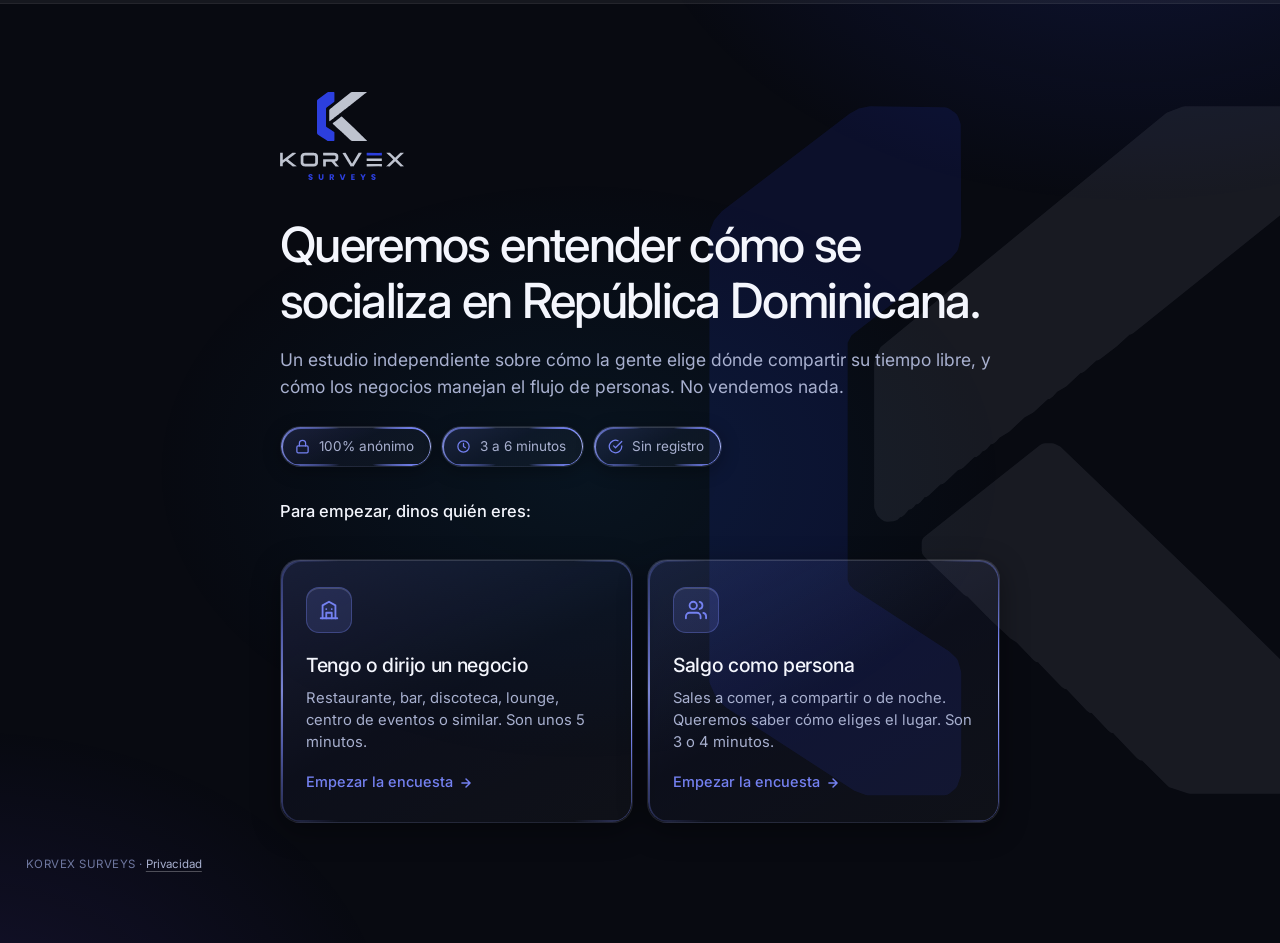
==== commit 462f4d13: "Logos vectoriales: reemplazar PNG por SVG para eliminar el pixelado" ====
--- a/index.html
+++ b/index.html
@@ -10,7 +10,7 @@
 <meta property="og:title" content="Estudio sobre vida social en República Dominicana">
 <meta property="og:description" content="Anónimo y toma pocos minutos. Tu respuesta ayuda mucho.">
 <meta property="og:type" content="website">
-<link rel="icon" href="assets/logo.png">
+<link rel="icon" href="assets/logo.svg">
 <link rel="preconnect" href="https://fonts.googleapis.com">
 <link rel="preconnect" href="https://fonts.gstatic.com" crossorigin>
 <link href="https://fonts.googleapis.com/css2?family=Inter:wght@400;500&display=swap" rel="stylesheet">
@@ -22,21 +22,21 @@
 
 <div class="stage">
   <div class="slide intro">
-    <img class="brand" src="assets/logo-full.png" alt="Korvex Surveys">
+    <img class="brand" src="assets/logo-full.svg" alt="Korvex Surveys">
 
     <h1>Queremos entender cómo se socializa en República Dominicana.</h1>
     <p>Un estudio independiente sobre cómo la gente elige dónde compartir su tiempo libre, y cómo los negocios manejan el flujo de personas. No vendemos nada.</p>
 
     <div class="badges">
-      <span class="badge">
+      <span class="badge luz">
         <span class="badge-ico"><svg viewBox="0 0 24 24" fill="none" stroke="currentColor" stroke-width="2" stroke-linecap="round" stroke-linejoin="round"><rect x="3" y="11" width="18" height="11" rx="2"/><path d="M7 11V7a5 5 0 0110 0v4"/></svg></span>
         <span>100% anónimo</span>
       </span>
-      <span class="badge">
+      <span class="badge luz">
         <span class="badge-ico"><svg viewBox="0 0 24 24" fill="none" stroke="currentColor" stroke-width="2" stroke-linecap="round" stroke-linejoin="round"><circle cx="12" cy="12" r="9"/><path d="M12 7v5l3 2"/></svg></span>
         <span>3 a 6 minutos</span>
       </span>
-      <span class="badge">
+      <span class="badge luz">
         <span class="badge-ico"><svg viewBox="0 0 24 24" fill="none" stroke="currentColor" stroke-width="2" stroke-linecap="round" stroke-linejoin="round"><path d="M22 11.08V12a10 10 0 11-5.93-9.14"/><path d="M22 4L12 14.01l-3-3"/></svg></span>
         <span>Sin registro</span>
       </span>
@@ -45,7 +45,7 @@
     <p style="font-size:16.5px;color:var(--text);font-weight:500">Para empezar, dinos quién eres:</p>
 
     <div class="picker">
-      <a class="pick" id="linkNegocios" href="negocios/">
+      <a class="pick luz" id="linkNegocios" href="negocios/">
         <div class="ico">
           <svg viewBox="0 0 24 24" fill="none" stroke="currentColor" stroke-width="2" stroke-linecap="round" stroke-linejoin="round"><path d="M3 21h18"/><path d="M5 21V7l7-4 7 4v14"/><path d="M9 21v-6h6v6"/><path d="M9 11h.01M15 11h.01"/></svg>
         </div>
@@ -56,7 +56,7 @@
         </span>
       </a>
 
-      <a class="pick" id="linkPersonas" href="personas/">
+      <a class="pick luz" id="linkPersonas" href="personas/">
         <div class="ico">
           <svg viewBox="0 0 24 24" fill="none" stroke="currentColor" stroke-width="2" stroke-linecap="round" stroke-linejoin="round"><path d="M17 21v-2a4 4 0 00-4-4H5a4 4 0 00-4 4v2"/><circle cx="9" cy="7" r="4"/><path d="M23 21v-2a4 4 0 00-3-3.87"/><path d="M16 3.13a4 4 0 010 7.75"/></svg>
         </div>
--- a/assets/styles.css
+++ b/assets/styles.css
@@ -72,7 +72,7 @@
   width: 78vmin;
   height: 78vmin;
   transform: translateY(-50%);
-  background: url('marca-fondo.png') no-repeat center / contain;
+  background: url('marca-fondo.svg') no-repeat center / contain;
   opacity: var(--marca);
   pointer-events: none;
   z-index: 0;
@@ -91,9 +91,8 @@
 /* Sin soporte de backdrop-filter: relleno opaco equivalente.
    Nunca se deja texto flotando sobre el fondo. */
 @supports not ((backdrop-filter: blur(1px)) or (-webkit-backdrop-filter: blur(1px))) {
-  .glass, .opt, .textarea, .pick, .badge, .btn.ghost, .navbtn, .qmeta {
-    background: #171b28 !important;
-  }
+  .glass, .opt, .textarea, .btn.ghost, .navbtn, .qmeta { background: #171b28 !important; }
+  .pick, .badge { background: #1b2038 !important; }
 }
 
 /* ---------- barra de progreso ---------- */
@@ -189,6 +188,41 @@
   box-shadow: var(--specular);
 }
 
+
+/* Borde de luz giratorio. El ángulo se anima con @property, que es lo que
+   permite interpolar un conic-gradient. Sin soporte, la regla @supports de
+   más abajo deja un borde fijo y todo se ve igual de bien. */
+@property --giro { syntax: '<angle>'; initial-value: 0deg; inherits: false; }
+
+.luz { position: relative; isolation: isolate; }
+.luz::before {
+  content: '';
+  position: absolute;
+  inset: 0;
+  border-radius: inherit;
+  padding: 1.5px;
+  background: conic-gradient(from var(--giro),
+    transparent 0deg, transparent 42deg,
+    rgba(124,138,255,.95) 74deg, rgba(180,190,255,1) 90deg, rgba(124,138,255,.95) 106deg,
+    transparent 138deg, transparent 222deg,
+    rgba(124,138,255,.6) 252deg, rgba(150,162,255,.8) 270deg, rgba(124,138,255,.6) 288deg,
+    transparent 318deg, transparent 360deg);
+  -webkit-mask: linear-gradient(#000 0 0) content-box, linear-gradient(#000 0 0);
+  -webkit-mask-composite: xor;
+  mask: linear-gradient(#000 0 0) content-box, linear-gradient(#000 0 0);
+  mask-composite: exclude;
+  animation: giroLuz 5s linear infinite;
+  pointer-events: none;
+  z-index: 2;
+}
+@keyframes giroLuz { to { --giro: 360deg; } }
+
+/* El navegador no soporta animar el ángulo: borde fijo con el mismo aspecto. */
+@supports not (background: conic-gradient(from 0deg, red, blue)) {
+  .luz::before { background: linear-gradient(135deg, rgba(124,138,255,.85), transparent 45%, transparent 60%, rgba(124,138,255,.5)); animation: none; }
+}
+@media (prefers-reduced-motion: reduce) { .luz::before { animation: none; } }
+
 /* ---------- opciones ---------- */
 .options { margin-top: 26px; display: flex; flex-direction: column; gap: 10px; }
 
@@ -377,24 +411,27 @@
   display: inline-flex;
   align-items: center;
   gap: 9px;
-  background: var(--glass);
-  -webkit-backdrop-filter: blur(var(--blur)) saturate(var(--sat));
-  backdrop-filter: blur(var(--blur)) saturate(var(--sat));
-  border: 1px solid var(--glass-line);
-  box-shadow: var(--specular);
+  /* vidrio con el tinte azul-violeta en el centro, más claro arriba */
+  background:
+    linear-gradient(152deg, rgba(124,138,255,.16), rgba(124,138,255,.05) 48%, rgba(255,255,255,.03));
+  -webkit-backdrop-filter: blur(var(--blur)) saturate(var(--sat));
+  backdrop-filter: blur(var(--blur)) saturate(var(--sat));
+  border: 1px solid rgba(255,255,255,.07);
+  box-shadow: var(--specular), 0 4px 18px rgba(0,0,0,.32);
   border-radius: 999px;
   padding: 9px 17px 9px 14px;
   font-size: 13.5px;
   font-family: var(--font);
   color: var(--text-2);
-  overflow: hidden;
-  transition: border-color .26s var(--ease), background .26s var(--ease), transform .18s var(--ease);
+  transition: background .26s var(--ease), transform .18s var(--ease);
 }
 .badge:hover {
-  background: var(--glass-hover);
-  border-color: rgba(116,129,241,.45);
+  background:
+    linear-gradient(152deg, rgba(124,138,255,.24), rgba(124,138,255,.08) 48%, rgba(255,255,255,.05));
   transform: translateY(-1px);
 }
+.badge > span:last-child { position: relative; z-index: 3; }
+.badge .badge-ico { position: relative; z-index: 3; }
 .badge-ico {
   display: grid;
   place-items: center;
@@ -420,24 +457,26 @@
   display: block;
   text-align: left;
   text-decoration: none;
-  background: var(--glass);
-  -webkit-backdrop-filter: blur(var(--blur)) saturate(var(--sat));
-  backdrop-filter: blur(var(--blur)) saturate(var(--sat));
-  border: 1px solid var(--glass-line);
+  background:
+    linear-gradient(152deg, rgba(124,138,255,.15), rgba(124,138,255,.045) 50%, rgba(255,255,255,.03));
+  -webkit-backdrop-filter: blur(var(--blur)) saturate(var(--sat));
+  backdrop-filter: blur(var(--blur)) saturate(var(--sat));
+  border: 1px solid rgba(255,255,255,.07);
   box-shadow: var(--specular), var(--lift);
   border-radius: var(--r-lg);
   padding: 27px 25px;
   color: var(--text);
   cursor: pointer;
-  transition: all .26s var(--ease);
+  transition: background .26s var(--ease), transform .26s var(--ease), box-shadow .26s var(--ease);
   font-family: var(--font);
 }
 .pick:hover {
-  background: var(--glass-hover);
-  border-color: rgba(116,129,241,.6);
+  background:
+    linear-gradient(152deg, rgba(124,138,255,.24), rgba(124,138,255,.08) 50%, rgba(255,255,255,.05));
   transform: translateY(-3px);
-  box-shadow: var(--specular), 0 16px 40px rgba(0,0,0,.46), 0 0 0 1px rgba(116,129,241,.3);
-}
+  box-shadow: var(--specular), 0 16px 40px rgba(0,0,0,.46);
+}
+.pick > * { position: relative; z-index: 3; }
 .pick:focus-visible { outline: 2px solid var(--blue-text); outline-offset: 3px; }
 .pick .ico {
   width: 46px; height: 46px;
@@ -539,11 +578,13 @@
 
 /* Con transparencia reducida, el vidrio se apaga y quedan superficies sólidas. */
 @media (prefers-reduced-transparency: reduce) {
-  .glass, .opt, .textarea, .pick, .badge, .btn.ghost, .navbtn, .qmeta, .hint kbd {
+  .glass, .opt, .textarea, .btn.ghost, .navbtn, .qmeta, .hint kbd {
     background: #171b28 !important;
     -webkit-backdrop-filter: none !important;
     backdrop-filter: none !important;
   }
+  .pick, .badge { background: #1b2038 !important; -webkit-backdrop-filter: none !important; backdrop-filter: none !important; }
+  .luz::before { display: none; }
   .opt.selected { background: #1e2550 !important; }
   body::before, body::after { display: none; }
 }
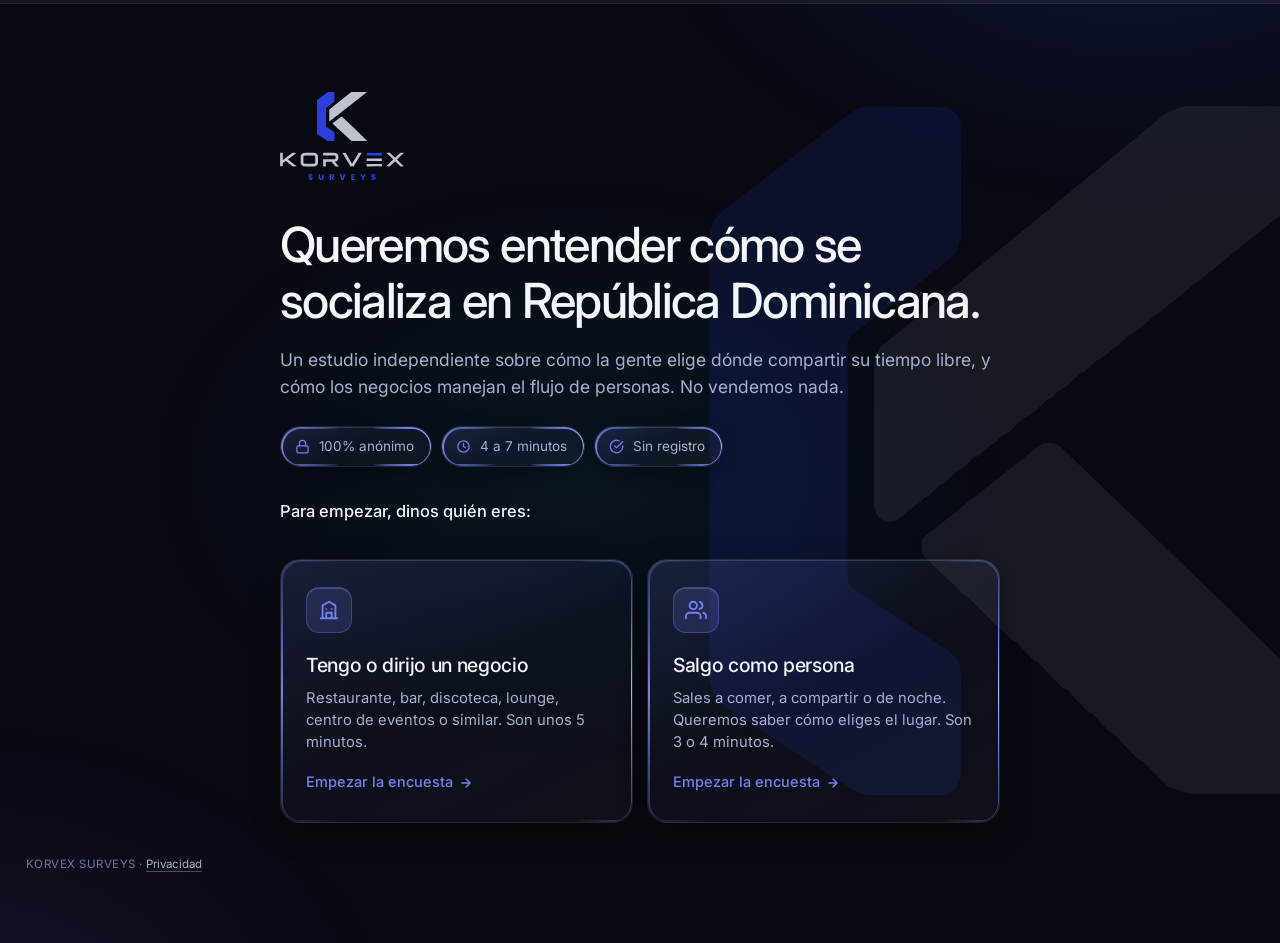
==== commit a2a25aa7: "Encuestas v4: instrumentos de investigacion y menos carga de escritura - Van Westendorp (4 preguntas" ====
--- a/index.html
+++ b/index.html
@@ -34,7 +34,7 @@
       </span>
       <span class="badge luz">
         <span class="badge-ico"><svg viewBox="0 0 24 24" fill="none" stroke="currentColor" stroke-width="2" stroke-linecap="round" stroke-linejoin="round"><circle cx="12" cy="12" r="9"/><path d="M12 7v5l3 2"/></svg></span>
-        <span>3 a 6 minutos</span>
+        <span>4 a 7 minutos</span>
       </span>
       <span class="badge luz">
         <span class="badge-ico"><svg viewBox="0 0 24 24" fill="none" stroke="currentColor" stroke-width="2" stroke-linecap="round" stroke-linejoin="round"><path d="M22 11.08V12a10 10 0 11-5.93-9.14"/><path d="M22 4L12 14.01l-3-3"/></svg></span>
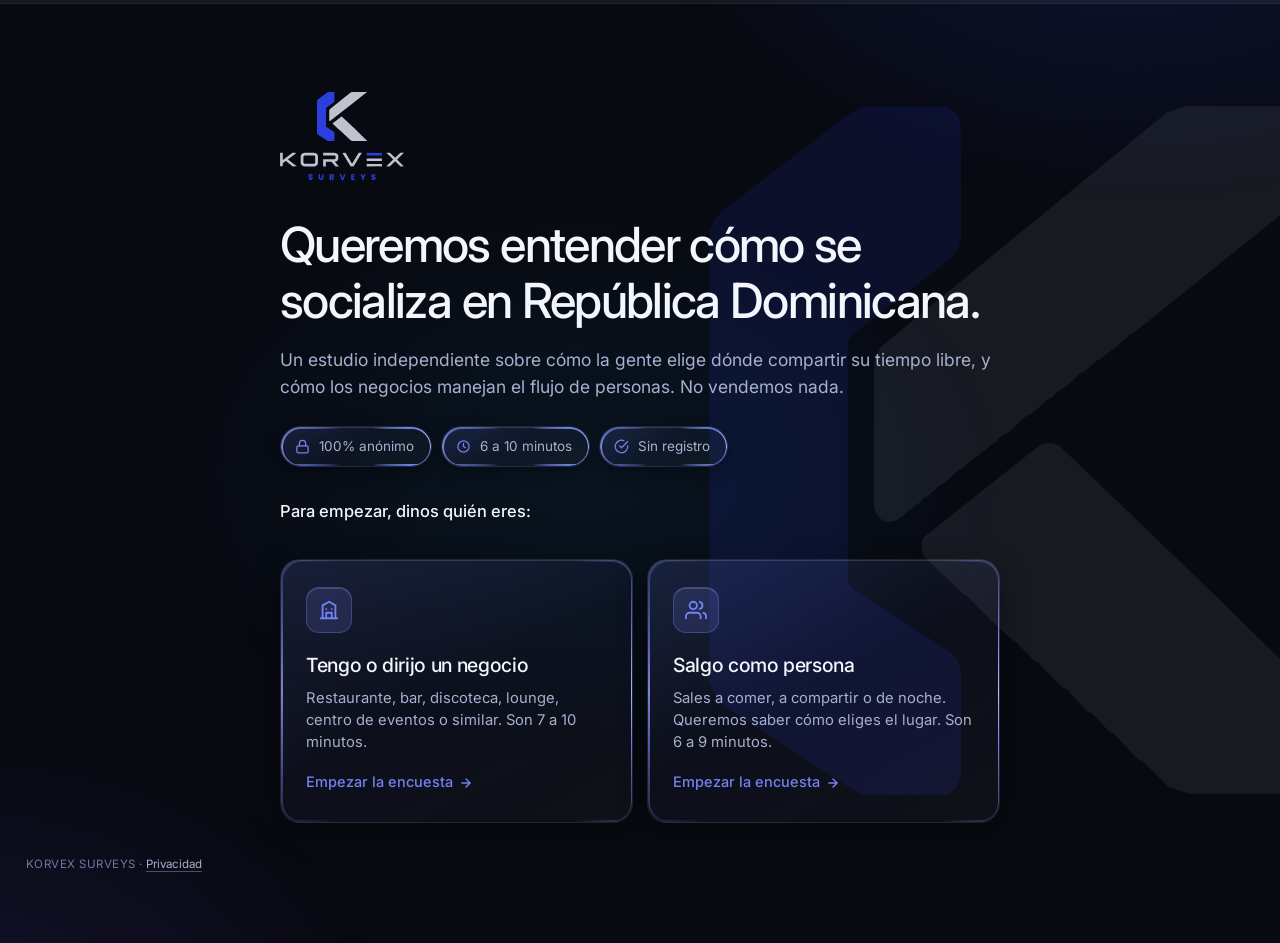
==== commit 355092ae: "Aligerar el bloque de precio y decir la verdad sobre la duracion El unico abandono profundo real ocu" ====
--- a/index.html
+++ b/index.html
@@ -34,7 +34,7 @@
       </span>
       <span class="badge luz">
         <span class="badge-ico"><svg viewBox="0 0 24 24" fill="none" stroke="currentColor" stroke-width="2" stroke-linecap="round" stroke-linejoin="round"><circle cx="12" cy="12" r="9"/><path d="M12 7v5l3 2"/></svg></span>
-        <span>4 a 7 minutos</span>
+        <span>6 a 10 minutos</span>
       </span>
       <span class="badge luz">
         <span class="badge-ico"><svg viewBox="0 0 24 24" fill="none" stroke="currentColor" stroke-width="2" stroke-linecap="round" stroke-linejoin="round"><path d="M22 11.08V12a10 10 0 11-5.93-9.14"/><path d="M22 4L12 14.01l-3-3"/></svg></span>
@@ -50,7 +50,7 @@
           <svg viewBox="0 0 24 24" fill="none" stroke="currentColor" stroke-width="2" stroke-linecap="round" stroke-linejoin="round"><path d="M3 21h18"/><path d="M5 21V7l7-4 7 4v14"/><path d="M9 21v-6h6v6"/><path d="M9 11h.01M15 11h.01"/></svg>
         </div>
         <h3>Tengo o dirijo un negocio</h3>
-        <p>Restaurante, bar, discoteca, lounge, centro de eventos o similar. Son unos 5 minutos.</p>
+        <p>Restaurante, bar, discoteca, lounge, centro de eventos o similar. Son 7 a 10 minutos.</p>
         <span class="go">Empezar la encuesta
           <svg viewBox="0 0 24 24" fill="none" stroke="currentColor" stroke-width="2.5" stroke-linecap="round" stroke-linejoin="round"><path d="M5 12h14M12 5l7 7-7 7"/></svg>
         </span>
@@ -61,7 +61,7 @@
           <svg viewBox="0 0 24 24" fill="none" stroke="currentColor" stroke-width="2" stroke-linecap="round" stroke-linejoin="round"><path d="M17 21v-2a4 4 0 00-4-4H5a4 4 0 00-4 4v2"/><circle cx="9" cy="7" r="4"/><path d="M23 21v-2a4 4 0 00-3-3.87"/><path d="M16 3.13a4 4 0 010 7.75"/></svg>
         </div>
         <h3>Salgo como persona</h3>
-        <p>Sales a comer, a compartir o de noche. Queremos saber cómo eliges el lugar. Son 3 o 4 minutos.</p>
+        <p>Sales a comer, a compartir o de noche. Queremos saber cómo eliges el lugar. Son 6 a 9 minutos.</p>
         <span class="go">Empezar la encuesta
           <svg viewBox="0 0 24 24" fill="none" stroke="currentColor" stroke-width="2.5" stroke-linecap="round" stroke-linejoin="round"><path d="M5 12h14M12 5l7 7-7 7"/></svg>
         </span>
